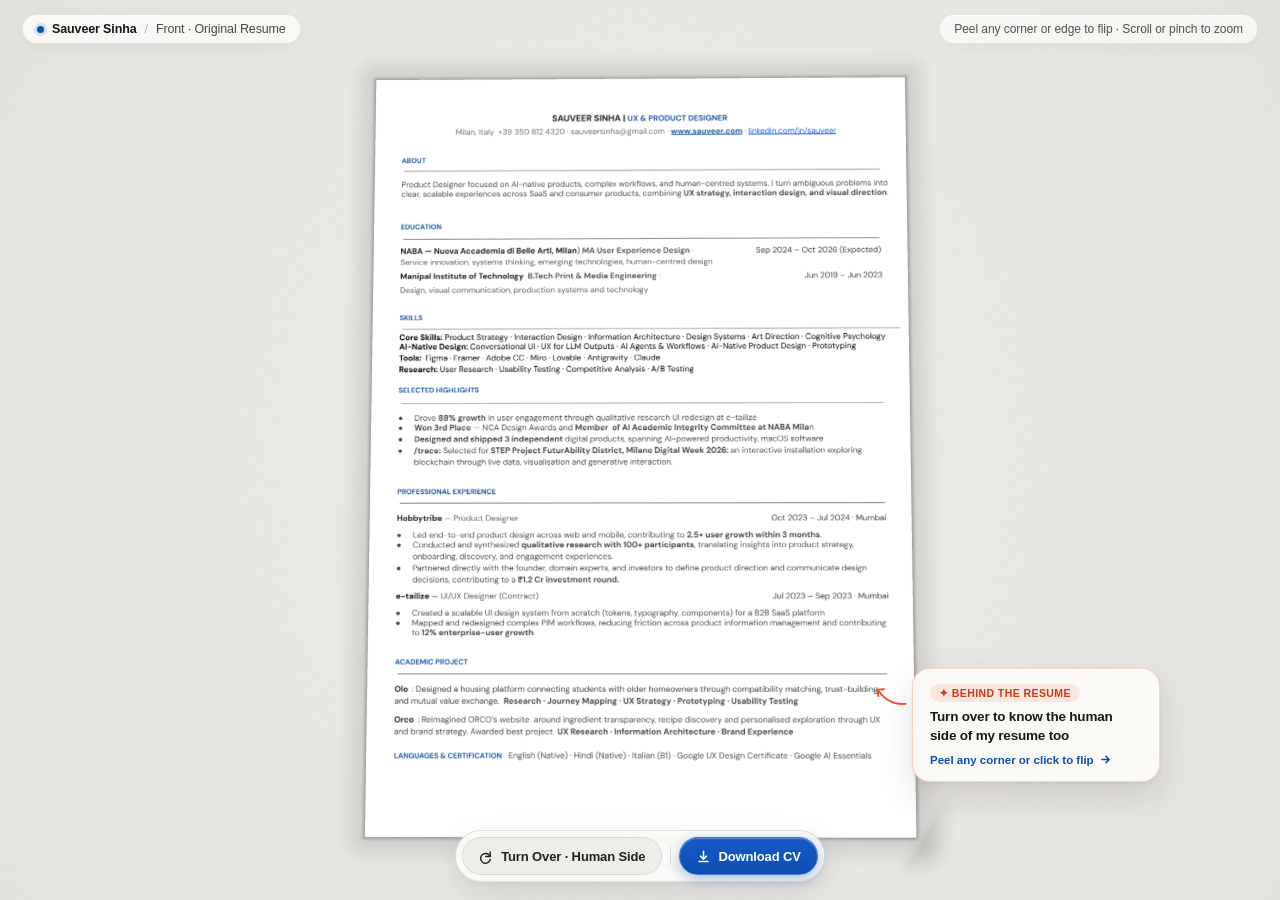
==== index.html @ 322ccb33 "Deploy Sauveer Sinha Interactive 3D Resume (+ Behind the Resume)" ====
<!DOCTYPE html>
<html lang="en">
<head>
  <meta charset="UTF-8">
  <meta name="viewport" content="width=device-width, initial-scale=1.0, maximum-scale=5.0, user-scalable=no">
  <title>Sauveer Sinha — UX &amp; Product Designer | Interactive 3D Resume</title>
  <meta name="description" content="Peel any corner to flip Sauveer Sinha's interactive 3D resume — formal UX & Product Design CV on the front, and 6 personal artefact stickers on the back.">
  <meta property="og:type" content="website">
  <meta property="og:title" content="Sauveer Sinha — Interactive 3D Resume (+ Behind the Resume)">
  <meta property="og:description" content="Peel any corner to flip between my formal UX & Product Design CV and the 6 personal artefact stickers on the back.">
  <meta property="og:image" content="https://sauv123.github.io/paper-resume/assets/og-preview.png">
  <meta name="twitter:card" content="summary_large_image">
  <meta name="twitter:title" content="Sauveer Sinha — Interactive 3D Resume (+ Behind the Resume)">
  <meta name="twitter:description" content="Peel any corner to flip between my formal UX & Product Design CV and the 6 personal artefact stickers on the back.">
  <meta name="twitter:image" content="https://sauv123.github.io/paper-resume/assets/og-preview.png">
  <link rel="stylesheet" href="./style.css">
</head>
<body>
  <header class="studio-header">
    <a href="#resume-content" class="skip-link visually-hidden">Skip to accessible resume text</a>
    <div class="header-inner">
      <div class="sheet-meta">
        <span class="status-dot" id="status-dot" aria-hidden="true"></span>
        <span class="sheet-title">Sauveer Sinha</span>
        <span class="meta-sep" aria-hidden="true">/</span>
        <span id="sheet-side-badge" class="side-badge" data-side="front">Front · Original Resume</span>
      </div>
      <div id="interaction-hint" class="interaction-hint" aria-hidden="true">
        Peel any corner or edge to flip · Scroll or pinch to zoom
      </div>
    </div>
  </header>

  <main id="stage-container" class="stage-container">
    <!-- 3D Physical Paper & Personality Stickers Stage -->
    <canvas id="paper-canvas" aria-label="Interactive 3D physical paper sheet displaying Sauveer Sinha's resume on the front and 6 colorful shaped personality stickers on the back. Drag any corner or side to turn the sheet over, or pinch and scroll to zoom and pan."></canvas>

    <!-- Delayed 2.5s Side Intimation inviting the viewer to turn the resume over -->
    <aside id="turn-intimation" class="turn-intimation" hidden aria-live="polite">
      <button type="button" id="btn-intimation-flip" class="intimation-card" aria-label="Turn the resume over to know the human side of Sauveer Sinha">
        <span class="intimation-arrow-wrap" aria-hidden="true">
          <svg class="intimation-curved-arrow" viewBox="0 0 44 32" width="38" height="28" fill="none">
            <path d="M40 24C28 25 16 20 8 8" stroke="currentColor" stroke-width="2.2" stroke-linecap="round"/>
            <path d="M15 7L7.5 7.5L8.5 15" stroke="currentColor" stroke-width="2.2" stroke-linecap="round" stroke-linejoin="round"/>
          </svg>
        </span>
        <span class="intimation-eyebrow">✦ BEHIND THE RESUME</span>
        <span class="intimation-title">Turn over to know the human side of my resume too</span>
        <span class="intimation-cta">
          Peel any corner or click to flip
          <svg aria-hidden="true" viewBox="0 0 16 16" width="13" height="13" fill="none" stroke="currentColor" stroke-width="2" stroke-linecap="round" stroke-linejoin="round">
            <path d="M3.5 8h9M8.5 4l4 4-4 4"/>
          </svg>
        </span>
      </button>
    </aside>

    <!-- Floating tooltip for interactive header links and personality stickers -->
    <div id="link-tooltip" class="link-tooltip" hidden></div>

    <!-- Centralized polite live region for assistive technology announcements -->
    <div id="sr-status" class="visually-hidden" aria-live="polite" aria-atomic="true"></div>

    <!-- Visually hidden 100% verbatim semantic HTML mirror of the resume + human-side personality stickers for screen readers -->
    <article id="resume-content" class="visually-hidden">
      <h1 tabindex="-1">SAUVEER SINHA | UX &amp; PRODUCT DESIGNER</h1>
      <p>
        Milan, Italy +39 350 812 4320 ·
        <a href="mailto:sauveersinha@gmail.com">sauveersinha@gmail.com</a> ·
        <a href="https://www.sauveer.com">www.sauveer.com</a> ·
        <a href="https://linkedin.com/in/sauveer">linkedin.com/in/sauveer</a>
      </p>

      <section>
        <h2>ABOUT</h2>
        <p>Product Designer focused on AI-native products, complex workflows, and human-centred systems. I turn ambiguous problems into clear, scalable experiences across SaaS and consumer products, combining UX strategy, interaction design, and visual direction.</p>
      </section>

      <section>
        <h2>EDUCATION</h2>
        <p><strong>NABA — Nuova Accademia di Belle Arti, Milan) MA User Experience Design</strong> · Sep 2024 – Oct 2026 (Expected)<br>
        Service innovation, systems thinking, emerging technologies, human-centred design</p>
        <p><strong>Manipal Institute of Technology B.Tech Print &amp; Media Engineering</strong> · Jun 2019 – Jun 2023<br>
        Design, visual communication, production systems and technology</p>
      </section>

      <section>
        <h2>SKILLS</h2>
        <p><strong>Core Skills:</strong> Product Strategy · Interaction Design · Information Architecture · Design Systems · Art Direction · Cognitive Psychology</p>
        <p><strong>AI-Native Design:</strong> Conversational UI · UX for LLM Outputs · AI Agents &amp; Workflows · AI-Native Product Design · Prototyping</p>
        <p><strong>Tools:</strong> Figma · Framer · Adobe CC · Miro · Lovable · Antigravity · Claude</p>
        <p><strong>Research:</strong> User Research · Usability Testing · Competitive Analysis · A/B Testing</p>
      </section>

      <section>
        <h2>SELECTED HIGHLIGHTS</h2>
        <ul>
          <li>Drove 88% growth in user engagement through qualitative research UI redesign at e-tailize</li>
          <li>Won 3rd Place — NCA Design Awards and Member of AI Academic Integrity Committee at NABA Milan</li>
          <li>Designed and shipped 3 independent digital products, spanning AI-powered productivity, macOS software</li>
          <li>/trace: Selected for STEP Project FuturAbility District, Milano Digital Week 2026: an interactive installation exploring blockchain through live data, visualisation and generative interaction.</li>
        </ul>
      </section>

      <section>
        <h2>PROFESSIONAL EXPERIENCE</h2>
        <h3>Hobbytribe — Product Designer (Oct 2023 – Jul 2024 · Mumbai)</h3>
        <ul>
          <li>Led end-to-end product design across web and mobile, contributing to 2.5× user growth within 3 months.</li>
          <li>Conducted and synthesized qualitative research with 100+ participants, translating insights into product strategy, onboarding, discovery, and engagement experiences.</li>
          <li>Partnered directly with the founder, domain experts, and investors to define product direction and communicate design decisions, contributing to a ₹1.2 Cr investment round.</li>
        </ul>
        <h3>e-tailize — UI/UX Designer (Contract) (Jul 2023 – Sep 2023 · Mumbai)</h3>
        <ul>
          <li>Created a scalable UI design system from scratch (tokens, typography, components) for a B2B SaaS platform</li>
          <li>Mapped and redesigned complex PIM workflows, reducing friction across product information management and contributing to 12% enterprise-user growth.</li>
        </ul>
      </section>

      <section>
        <h2>ACADEMIC PROJECT</h2>
        <p><strong>Olo :</strong> Designed a housing platform connecting students with older homeowners through compatibility matching, trust-building and mutual value exchange. Research · Journey Mapping · UX Strategy · Prototyping · Usability Testing</p>
        <p><strong>Orco :</strong> Reimagined ORCO’s website around ingredient transparency, recipe discovery and personalised exploration through UX and brand strategy. Awarded best project UX Research · Information Architecture · Brand Experience</p>
      </section>

      <section>
        <h2>LANGUAGES &amp; CERTIFICATION</h2>
        <p>English (Native) · Hindi (Native) · Italian (B1) · Google UX Design Certificate · Google AI Essentials</p>
      </section>

      <section>
        <h2>BEHIND THE RESUME — THE HUMAN SIDE OF SAUVEER SINHA</h2>
        <ul>
          <li><strong>I notice the little things.</strong> I’ve been taking photos since I was 14. Somewhere along the way, I started noticing more than just what’s in front of me, little details, strange moments, and the way people interact with the world.</li>
          <li><strong>My brain has too many tabs open.</strong> One minute it’s UX, the next it’s AI, an odd everyday object, or an idea I probably shouldn’t start at midnight. I like following those connections to see where they lead.</li>
          <li><strong>Google is my unofficial teacher.</strong> I taught myself 3D, explored tools by breaking things, and keep learning by making. I don’t need to know everything before I start. I just need enough to give it a go.</li>
          <li><strong>I’ve never been just one thing.</strong> Print and media, visual design, UX, 3D, emerging tech. My path hasn’t been a straight line, and I quite like that. Each discipline gives me another way to look at a problem.</li>
          <li><strong>I like people more than pixels.</strong> I love a good conversation, shared laughs, and making people feel included. I care about the work, but I also care about the people making it with me. Good energy matters.</li>
          <li><strong>I like ideas with a pulse.</strong> An idea is exciting. A prototype is better. Something real that people can try, react to, and make their own? That’s the bit I want to get to. I like taking things from zero to shipped.</li>
        </ul>
      </section>
    </article>
  </main>

  <footer class="studio-footer">
    <nav aria-label="Resume actions" class="controls-bar">
      <button type="button" id="btn-turn-page" class="control-btn turn-btn">
        <svg aria-hidden="true" viewBox="0 0 20 20" width="15" height="15" fill="none" stroke="currentColor" stroke-width="1.9" stroke-linecap="round" stroke-linejoin="round">
          <path d="M15 4v6h-6"/>
          <path d="M14.5 9.5A6.5 6.5 0 1 0 15 14"/>
        </svg>
        <span class="btn-label">Turn Over · Human Side</span>
      </button>

      <span class="dock-divider" aria-hidden="true"></span>

      <a href="./assets/Sauveer-Sinha-Resume.pdf" download="Sauveer_Sinha_UX_Product_Designer_CV.pdf" id="btn-download-cv" class="control-btn download-cta">
        <svg aria-hidden="true" viewBox="0 0 20 20" width="15" height="15" fill="none" stroke="currentColor" stroke-width="2" stroke-linecap="round" stroke-linejoin="round">
          <path d="M10 3v9.5"/>
          <path d="M6 9.5l4 4 4-4"/>
          <path d="M4 16.5h12"/>
        </svg>
        <span class="btn-label">Download CV</span>
      </a>
    </nav>
  </footer>

  <script type="module" src="./app.js"></script>
</body>
</html>
---- style.css ----
*,
*::before,
*::after {
  box-sizing: border-box;
  margin: 0;
  padding: 0;
}

html,
body {
  width: 100%;
  height: 100%;
  height: 100dvh;
  overflow: hidden;
  overscroll-behavior: none;
  background-color: #e6e4e0;
  color: #1f1e1c;
  font-family: -apple-system, BlinkMacSystemFont, "Plus Jakarta Sans", "Segoe UI", Roboto, Helvetica, Arial, sans-serif;
  -webkit-font-smoothing: antialiased;
  -webkit-user-select: none;
  user-select: none;
  -webkit-touch-callout: none;
}

/* Visually hidden utility from modern-web-guidance (accessibility) */
.visually-hidden:where(:not(:focus-within, :active)) {
  position: absolute !important;
  clip-path: inset(50%) !important;
  overflow: hidden !important;
  width: 1px !important;
  height: 1px !important;
  margin: -1px !important;
  padding: 0 !important;
  border: 0 !important;
  white-space: nowrap !important;
}

.skip-link:focus-visible {
  position: fixed;
  top: 12px;
  left: 12px;
  z-index: 9999;
  padding: 10px 16px;
  background: #0b4fb3;
  color: #ffffff;
  font-size: 14px;
  font-weight: 600;
  border-radius: 8px;
  text-decoration: none;
  box-shadow: 0 4px 16px rgba(0, 0, 0, 0.22);
}

:where(a:any-link, button):focus-visible {
  outline: 2.5px solid #0b4fb3;
  outline-offset: 2px;
}

/* Top Studio Header */
.studio-header {
  position: fixed;
  top: 0;
  left: 0;
  right: 0;
  z-index: 20;
  pointer-events: none;
  padding: max(14px, env(safe-area-inset-top)) 22px 10px;
}

.header-inner {
  max-width: 1280px;
  margin: 0 auto;
  display: flex;
  align-items: center;
  justify-content: space-between;
  gap: 12px;
}

.sheet-meta {
  display: inline-flex;
  align-items: center;
  gap: 8px;
  background: rgba(252, 251, 249, 0.88);
  backdrop-filter: blur(14px);
  -webkit-backdrop-filter: blur(14px);
  padding: 7px 14px;
  border-radius: 999px;
  border: 1px solid rgba(24, 22, 18, 0.09);
  font-size: 12.5px;
  letter-spacing: -0.01em;
  color: #3a3833;
  box-shadow: 0 4px 16px rgba(0, 0, 0, 0.045), inset 0 1px 0 rgba(255, 255, 255, 0.75);
  max-width: 100%;
  overflow: hidden;
  text-overflow: ellipsis;
  white-space: nowrap;
}

.status-dot {
  width: 7px;
  height: 7px;
  border-radius: 50%;
  background: #0b4fb3;
  box-shadow: 0 0 0 3px rgba(11, 79, 179, 0.14);
  flex-shrink: 0;
  transition: background-color 0.25s ease, box-shadow 0.25s ease;
}

.status-dot[data-mode="back"] {
  background: #f04d24;
  box-shadow: 0 0 0 3px rgba(240, 77, 36, 0.18);
}

.sheet-title {
  font-weight: 650;
  color: #161513;
}

.meta-sep {
  color: #b5b0a6;
  font-weight: 400;
}

.side-badge {
  color: #4a463f;
  font-weight: 500;
  overflow: hidden;
  text-overflow: ellipsis;
}

.side-badge[data-side="back"] {
  color: #c93b18;
  font-weight: 650;
}

.interaction-hint {
  background: rgba(252, 251, 249, 0.82);
  backdrop-filter: blur(14px);
  -webkit-backdrop-filter: blur(14px);
  padding: 7px 14px;
  border-radius: 999px;
  border: 1px solid rgba(24, 22, 18, 0.08);
  font-size: 12px;
  font-weight: 500;
  letter-spacing: -0.005em;
  color: #545049;
  box-shadow: 0 4px 14px rgba(0, 0, 0, 0.035), inset 0 1px 0 rgba(255, 255, 255, 0.7);
  white-space: nowrap;
}

/* Main 3D Stage */
.stage-container {
  position: relative;
  width: 100vw;
  height: 100vh;
  height: 100dvh;
  overflow: hidden;
}

#paper-canvas {
  display: block;
  width: 100%;
  height: 100%;
  touch-action: none;
  -webkit-user-select: none;
  user-select: none;
}

/* Delayed 2.5s Side Intimation ("Turn over to know the human side of my resume too") */
.turn-intimation {
  position: fixed;
  right: clamp(20px, calc(50vw - 495px), 120px);
  bottom: 118px;
  z-index: 25;
  display: block;
  opacity: 1;
  translate: 0 0;
  transition:
    display 0.48s,
    opacity 0.48s cubic-bezier(0.22, 1, 0.36, 1),
    translate 0.48s cubic-bezier(0.22, 1, 0.36, 1);
  transition-behavior: allow-discrete;
}

@starting-style {
  .turn-intimation {
    opacity: 0;
    translate: 22px 10px;
  }
}

.turn-intimation:where([hidden], [data-closing]) {
  opacity: 0;
  translate: 22px 10px;
  pointer-events: none;
}

.turn-intimation[hidden] {
  display: none;
}

@media (prefers-reduced-motion: reduce) {
  .turn-intimation {
    translate: none;
    transition-duration: 0.12s;
  }
  @starting-style {
    .turn-intimation {
      translate: none;
    }
  }
  .turn-intimation:where([hidden], [data-closing]) {
    translate: none;
  }
}

.intimation-card {
  appearance: none;
  position: relative;
  display: flex;
  flex-direction: column;
  align-items: flex-start;
  gap: 6px;
  width: 248px;
  padding: 15px 17px;
  text-align: left;
  font-family: inherit;
  background: rgba(253, 251, 247, 0.94);
  backdrop-filter: blur(16px);
  -webkit-backdrop-filter: blur(16px);
  border: 1px solid rgba(240, 77, 36, 0.24);
  border-radius: 18px;
  color: #1c1a17;
  cursor: pointer;
  box-shadow:
    0 14px 34px rgba(24, 20, 14, 0.12),
    0 2px 6px rgba(24, 20, 14, 0.05),
    inset 0 1px 0 rgba(255, 255, 255, 0.85);
  transition: transform 0.2s ease, border-color 0.2s ease, box-shadow 0.2s ease;
}

.intimation-card:hover {
  transform: translateY(-2px);
  border-color: rgba(240, 77, 36, 0.48);
  box-shadow:
    0 18px 40px rgba(24, 20, 14, 0.16),
    0 4px 10px rgba(240, 77, 36, 0.10),
    inset 0 1px 0 rgba(255, 255, 255, 0.9);
}

.intimation-card:active {
  transform: scale(0.98);
}

.intimation-arrow-wrap {
  position: absolute;
  left: -42px;
  top: 14px;
  color: #f04d24;
  pointer-events: none;
  animation: arrowNudge 2.2s ease-in-out infinite;
}

@keyframes arrowNudge {
  0%, 100% {
    transform: translate(0, 0) rotate(-4deg);
  }
  50% {
    transform: translate(-5px, -3px) rotate(3deg);
  }
}

.intimation-eyebrow {
  display: inline-flex;
  align-items: center;
  padding: 3px 9px;
  border-radius: 999px;
  background: rgba(240, 77, 36, 0.11);
  color: #d03812;
  font-size: 10.5px;
  font-weight: 750;
  letter-spacing: 0.04em;
  text-transform: uppercase;
}

.intimation-title {
  font-size: 13.5px;
  font-weight: 650;
  line-height: 1.36;
  letter-spacing: -0.015em;
  color: #191815;
}

.intimation-cta {
  display: inline-flex;
  align-items: center;
  gap: 5px;
  margin-top: 2px;
  font-size: 11.5px;
  font-weight: 600;
  color: #0b4fb3;
}

/* Floating Studio Tooltip */
.link-tooltip {
  position: fixed;
  top: 0;
  left: 0;
  z-index: 30;
  pointer-events: none;
  background: rgba(22, 21, 19, 0.94);
  color: #ffffff;
  font-size: 12px;
  font-weight: 500;
  letter-spacing: -0.005em;
  padding: 6px 12px;
  border-radius: 7px;
  border: 1px solid rgba(255, 255, 255, 0.12);
  box-shadow: 0 8px 20px rgba(0, 0, 0, 0.22);
  white-space: nowrap;
}

/* Bottom Floating Studio Dock */
.studio-footer {
  position: fixed;
  bottom: max(18px, env(safe-area-inset-bottom));
  left: 0;
  right: 0;
  z-index: 20;
  display: flex;
  justify-content: center;
  pointer-events: none;
  padding: 0 12px;
}

.controls-bar {
  pointer-events: auto;
  display: flex;
  flex-wrap: nowrap;
  align-items: center;
  justify-content: center;
  gap: 6px;
  max-width: 100%;
  background: rgba(252, 251, 249, 0.92);
  backdrop-filter: blur(16px);
  -webkit-backdrop-filter: blur(16px);
  padding: 6px;
  border-radius: 999px;
  border: 1px solid rgba(24, 22, 18, 0.11);
  box-shadow: 0 12px 32px rgba(20, 18, 14, 0.10), 0 2px 6px rgba(0, 0, 0, 0.04), inset 0 1px 0 rgba(255, 255, 255, 0.8);
}

.dock-divider {
  width: 1px;
  height: 18px;
  background: rgba(24, 22, 18, 0.12);
  margin: 0 2px;
  flex-shrink: 0;
}

.control-btn {
  appearance: none;
  border: 1px solid transparent;
  background: transparent;
  color: #23211d;
  font-family: inherit;
  font-size: 13px;
  font-weight: 600;
  letter-spacing: -0.01em;
  font-variant-numeric: tabular-nums;
  min-block-size: 38px;
  min-inline-size: 38px;
  padding: 7px 16px;
  border-radius: 999px;
  display: inline-flex;
  align-items: center;
  gap: 7px;
  cursor: pointer;
  text-decoration: none;
  white-space: nowrap;
  flex-shrink: 0;
  transition: background-color 0.16s ease, color 0.16s ease, border-color 0.16s ease, transform 0.12s ease, box-shadow 0.16s ease;
}

.control-btn.turn-btn {
  background: rgba(24, 22, 18, 0.05);
  border-color: rgba(24, 22, 18, 0.09);
}

.control-btn.turn-btn:hover {
  background: rgba(24, 22, 18, 0.10);
  color: #000000;
}

.control-btn:active {
  transform: scale(0.97);
}

/* Highlighted Download CV CTA */
.control-btn.download-cta {
  background: linear-gradient(180deg, #1659c7 0%, #0b4fb3 100%);
  color: #ffffff;
  border-color: rgba(255, 255, 255, 0.18);
  box-shadow:
    0 4px 14px rgba(11, 79, 179, 0.34),
    inset 0 1px 0 rgba(255, 255, 255, 0.28);
}

.control-btn.download-cta:hover {
  background: linear-gradient(180deg, #1d64d8 0%, #0e56c2 100%);
  color: #ffffff;
  transform: translateY(-1px);
  box-shadow:
    0 6px 18px rgba(11, 79, 179, 0.44),
    inset 0 1px 0 rgba(255, 255, 255, 0.36);
}

@media (max-width: 980px) {
  .turn-intimation {
    right: 16px;
    bottom: 78px;
  }
  .intimation-arrow-wrap {
    display: none;
  }
  .intimation-card {
    width: 224px;
    padding: 12px 14px;
  }
}

@media (max-width: 760px) {
  .interaction-hint {
    display: none;
  }
  .studio-header {
    padding: max(8px, env(safe-area-inset-top)) 10px 6px;
  }
  .header-inner {
    justify-content: center;
  }
  .sheet-meta {
    font-size: 11.5px;
    padding: 5px 12px;
  }
  .turn-intimation {
    right: 12px;
    left: 12px;
    bottom: 74px;
    display: flex;
    justify-content: center;
  }
  .intimation-card {
    width: min(100%, 340px);
    flex-direction: row;
    flex-wrap: wrap;
    align-items: center;
    justify-content: space-between;
    padding: 10px 14px;
    gap: 4px 8px;
  }
  .intimation-title {
    width: 100%;
    font-size: 12.5px;
  }
  .control-btn {
    min-block-size: 36px;
    padding: 6px 14px;
    font-size: 12px;
  }
}
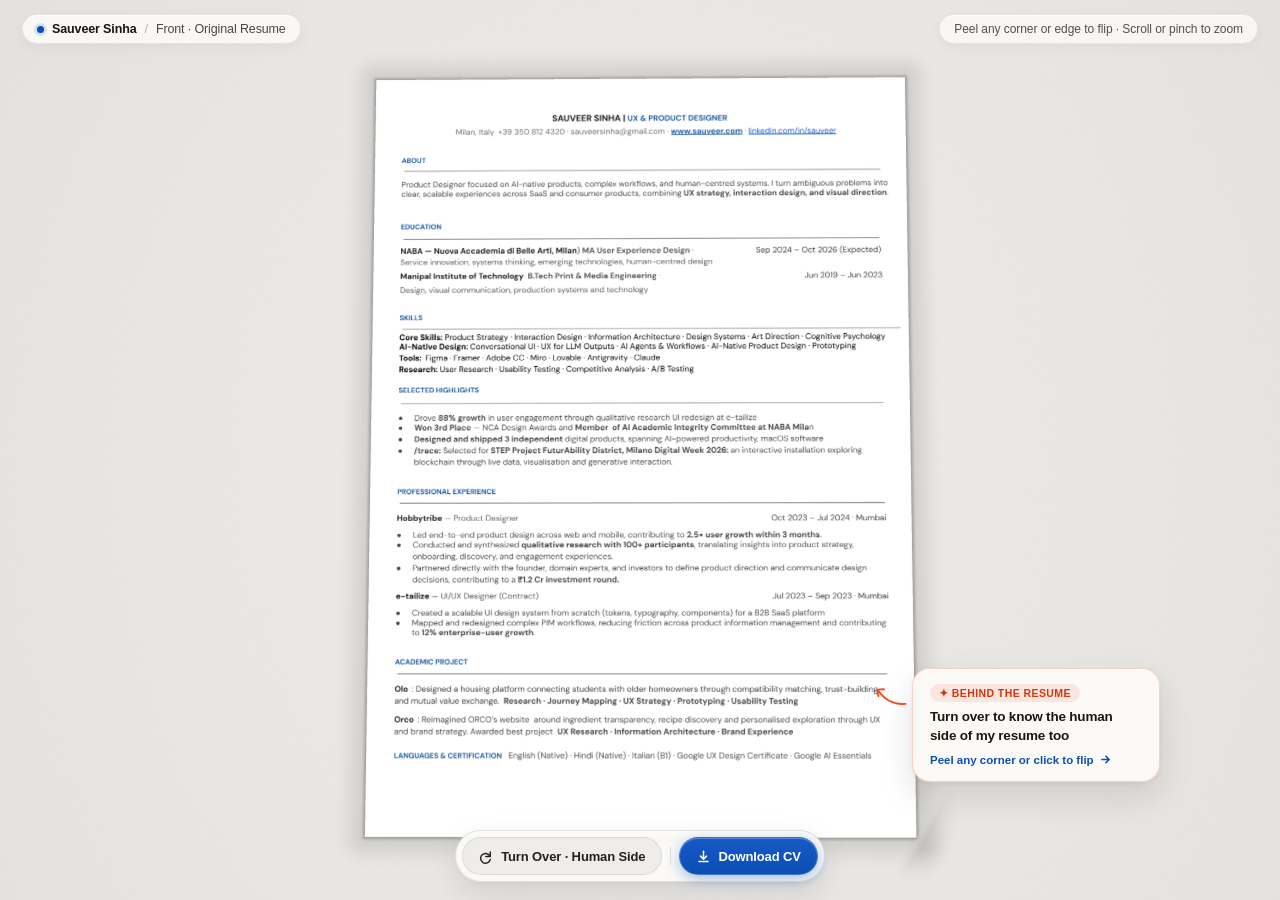
==== commit 972c9d29: "Update Sticker 4 disciplines and fix Web Audio paper foley levels & first-gesture unlock" ====
--- a/index.html
+++ b/index.html
@@ -134,7 +134,7 @@
           <li><strong>I notice the little things.</strong> I’ve been taking photos since I was 14. Somewhere along the way, I started noticing more than just what’s in front of me, little details, strange moments, and the way people interact with the world.</li>
           <li><strong>My brain has too many tabs open.</strong> One minute it’s UX, the next it’s AI, an odd everyday object, or an idea I probably shouldn’t start at midnight. I like following those connections to see where they lead.</li>
           <li><strong>Google is my unofficial teacher.</strong> I taught myself 3D, explored tools by breaking things, and keep learning by making. I don’t need to know everything before I start. I just need enough to give it a go.</li>
-          <li><strong>I’ve never been just one thing.</strong> Print and media, visual design, UX, 3D, emerging tech. My path hasn’t been a straight line, and I quite like that. Each discipline gives me another way to look at a problem.</li>
+          <li><strong>I’ve never been just one thing.</strong> UX, product, engineering, art direction, 3D, emerging tech. My path hasn’t been a straight line, and I quite like that. Each discipline gives me another way to look at a problem.</li>
           <li><strong>I like people more than pixels.</strong> I love a good conversation, shared laughs, and making people feel included. I care about the work, but I also care about the people making it with me. Good energy matters.</li>
           <li><strong>I like ideas with a pulse.</strong> An idea is exciting. A prototype is better. Something real that people can try, react to, and make their own? That’s the bit I want to get to. I like taking things from zero to shipped.</li>
         </ul>
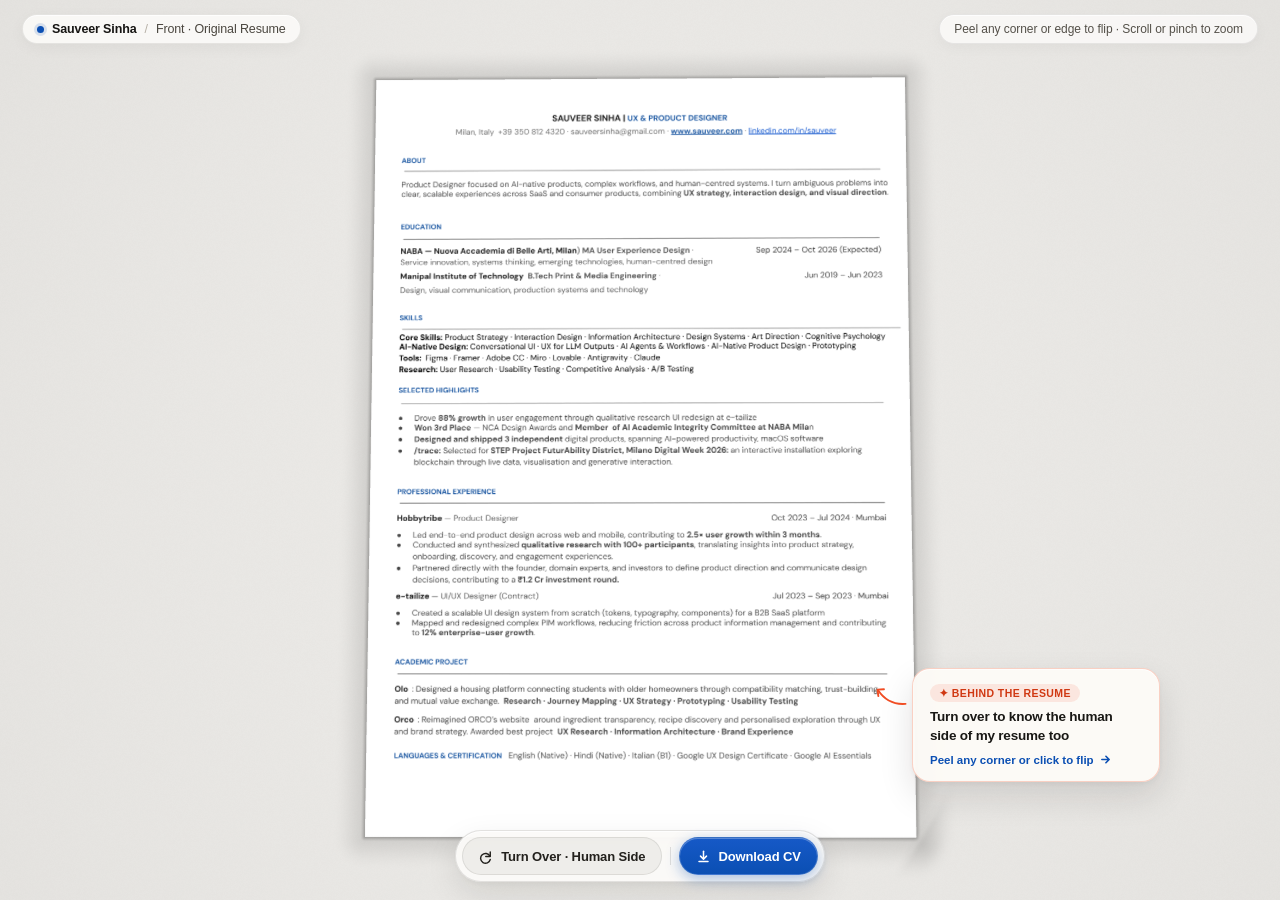
==== commit 35c06699: "Remove 3D from Sticker 4 body copy" ====
--- a/index.html
+++ b/index.html
@@ -134,7 +134,7 @@
           <li><strong>I notice the little things.</strong> I’ve been taking photos since I was 14. Somewhere along the way, I started noticing more than just what’s in front of me, little details, strange moments, and the way people interact with the world.</li>
           <li><strong>My brain has too many tabs open.</strong> One minute it’s UX, the next it’s AI, an odd everyday object, or an idea I probably shouldn’t start at midnight. I like following those connections to see where they lead.</li>
           <li><strong>Google is my unofficial teacher.</strong> I taught myself 3D, explored tools by breaking things, and keep learning by making. I don’t need to know everything before I start. I just need enough to give it a go.</li>
-          <li><strong>I’ve never been just one thing.</strong> UX, product, engineering, art direction, 3D, emerging tech. My path hasn’t been a straight line, and I quite like that. Each discipline gives me another way to look at a problem.</li>
+          <li><strong>I’ve never been just one thing.</strong> UX, product, engineering, art direction, emerging tech. My path hasn’t been a straight line, and I quite like that. Each discipline gives me another way to look at a problem.</li>
           <li><strong>I like people more than pixels.</strong> I love a good conversation, shared laughs, and making people feel included. I care about the work, but I also care about the people making it with me. Good energy matters.</li>
           <li><strong>I like ideas with a pulse.</strong> An idea is exciting. A prototype is better. Something real that people can try, react to, and make their own? That’s the bit I want to get to. I like taking things from zero to shipped.</li>
         </ul>
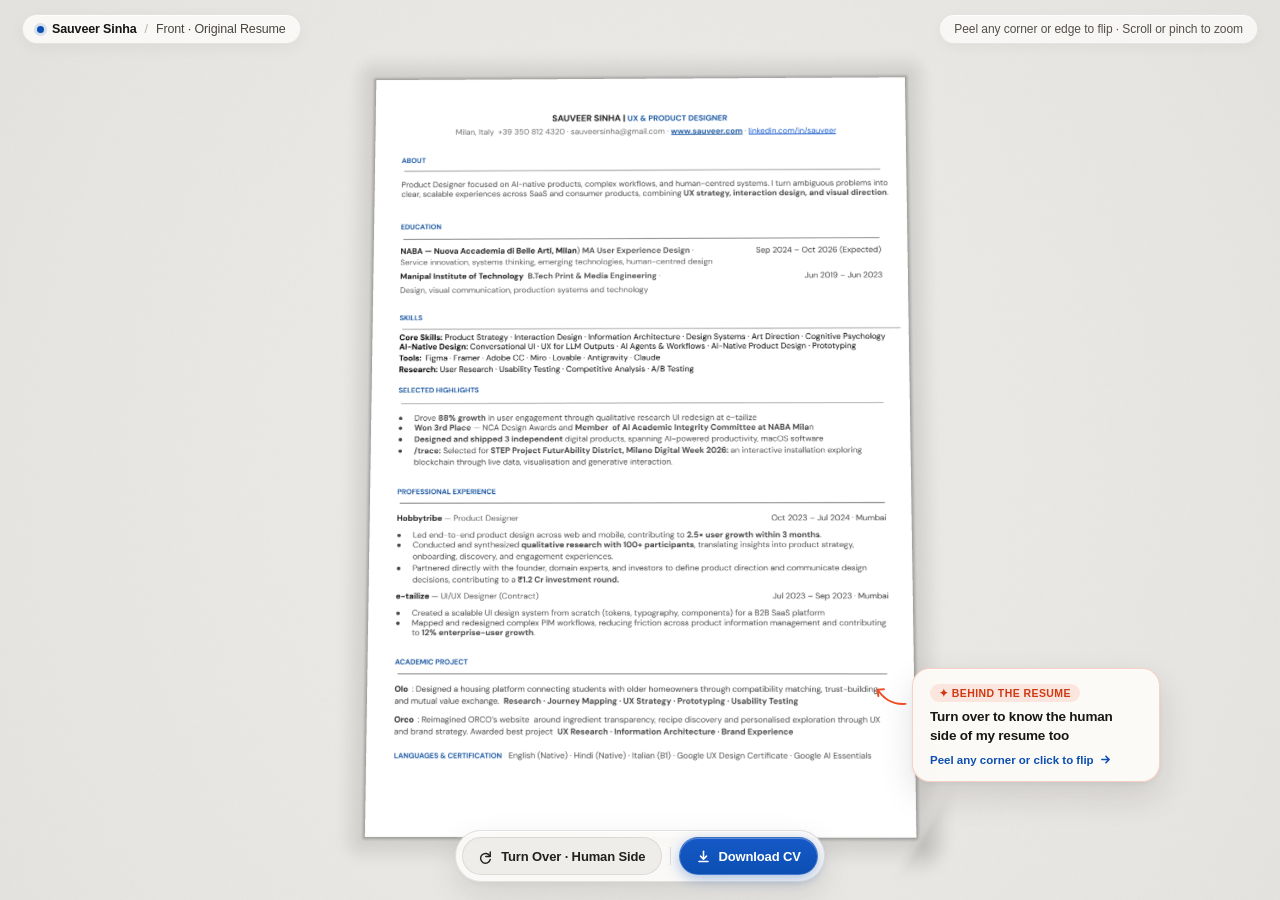
==== commit 5cb9dec7: "Bust browser ES module cache (?v=8) so Sticker 4 and audio updates load immediately" ====
--- a/index.html
+++ b/index.html
@@ -13,7 +13,7 @@
   <meta name="twitter:title" content="Sauveer Sinha — Interactive 3D Resume (+ Behind the Resume)">
   <meta name="twitter:description" content="Peel any corner to flip between my formal UX & Product Design CV and the 6 personal artefact stickers on the back.">
   <meta name="twitter:image" content="https://sauv123.github.io/paper-resume/assets/og-preview.png">
-  <link rel="stylesheet" href="./style.css">
+  <link rel="stylesheet" href="./style.css?v=8">
 </head>
 <body>
   <header class="studio-header">
@@ -165,6 +165,6 @@
     </nav>
   </footer>
 
-  <script type="module" src="./app.js"></script>
+  <script type="module" src="./app.js?v=8"></script>
 </body>
 </html>
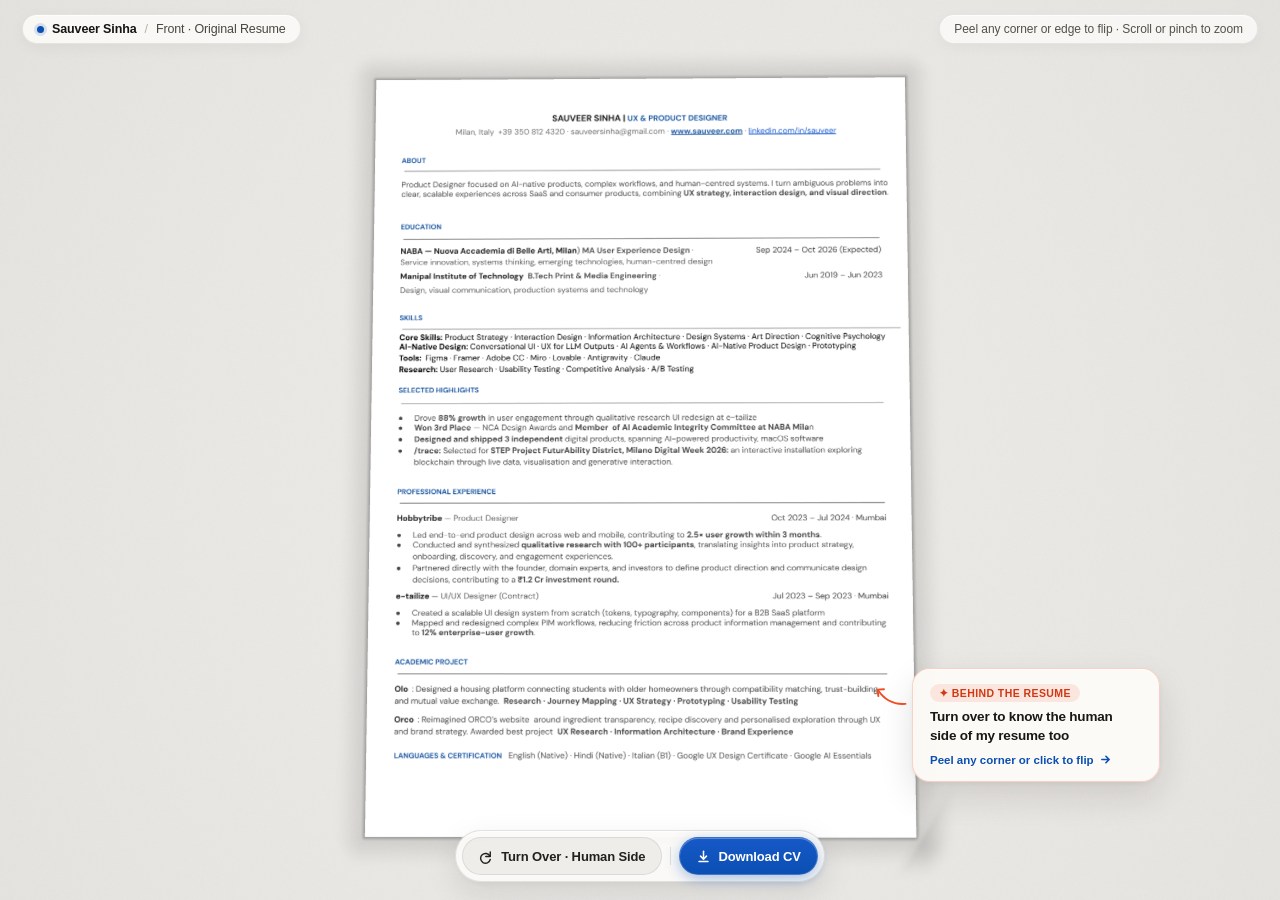
==== commit a8dc19ee: "Update site title and description to Sauveer_Sinha_CV — The Human Side of Sauveer Sinha’s Resume" ====
--- a/index.html
+++ b/index.html
@@ -3,17 +3,18 @@
 <head>
   <meta charset="UTF-8">
   <meta name="viewport" content="width=device-width, initial-scale=1.0, maximum-scale=5.0, user-scalable=no">
-  <title>Sauveer Sinha — UX &amp; Product Designer | Interactive 3D Resume</title>
-  <meta name="description" content="Peel any corner to flip Sauveer Sinha's interactive 3D resume — formal UX & Product Design CV on the front, and 6 personal artefact stickers on the back.">
+  <title>Sauveer_Sinha_CV — The Human Side of Sauveer Sinha’s Resume</title>
+  <meta name="description" content="The human side of Sauveer Sinha’s resume — peel any corner or flip the sheet over to explore both the formal CV and the person behind the work.">
   <meta property="og:type" content="website">
-  <meta property="og:title" content="Sauveer Sinha — Interactive 3D Resume (+ Behind the Resume)">
-  <meta property="og:description" content="Peel any corner to flip between my formal UX & Product Design CV and the 6 personal artefact stickers on the back.">
-  <meta property="og:image" content="https://sauv123.github.io/paper-resume/assets/og-preview.png">
+  <meta property="og:site_name" content="Sauveer_Sinha_CV">
+  <meta property="og:title" content="Sauveer_Sinha_CV — The Human Side of Sauveer Sinha’s Resume">
+  <meta property="og:description" content="The human side of Sauveer Sinha’s resume — peel any corner or flip the sheet over to explore both the formal CV and the person behind the work.">
+  <meta property="og:image" content="https://sauv123.github.io/Sauveer_Sinha_CV/assets/og-preview.png">
   <meta name="twitter:card" content="summary_large_image">
-  <meta name="twitter:title" content="Sauveer Sinha — Interactive 3D Resume (+ Behind the Resume)">
-  <meta name="twitter:description" content="Peel any corner to flip between my formal UX & Product Design CV and the 6 personal artefact stickers on the back.">
-  <meta name="twitter:image" content="https://sauv123.github.io/paper-resume/assets/og-preview.png">
-  <link rel="stylesheet" href="./style.css?v=8">
+  <meta name="twitter:title" content="Sauveer_Sinha_CV — The Human Side of Sauveer Sinha’s Resume">
+  <meta name="twitter:description" content="The human side of Sauveer Sinha’s resume — peel any corner or flip the sheet over to explore both the formal CV and the person behind the work.">
+  <meta name="twitter:image" content="https://sauv123.github.io/Sauveer_Sinha_CV/assets/og-preview.png">
+  <link rel="stylesheet" href="./style.css?v=9">
 </head>
 <body>
   <header class="studio-header">
@@ -154,7 +155,7 @@
 
       <span class="dock-divider" aria-hidden="true"></span>
 
-      <a href="./assets/Sauveer-Sinha-Resume.pdf" download="Sauveer_Sinha_UX_Product_Designer_CV.pdf" id="btn-download-cv" class="control-btn download-cta">
+      <a href="./assets/Sauveer_Sinha_CV.pdf" download="Sauveer_Sinha_CV.pdf" id="btn-download-cv" class="control-btn download-cta">
         <svg aria-hidden="true" viewBox="0 0 20 20" width="15" height="15" fill="none" stroke="currentColor" stroke-width="2" stroke-linecap="round" stroke-linejoin="round">
           <path d="M10 3v9.5"/>
           <path d="M6 9.5l4 4 4-4"/>
@@ -165,6 +166,6 @@
     </nav>
   </footer>
 
-  <script type="module" src="./app.js?v=8"></script>
+  <script type="module" src="./app.js?v=9"></script>
 </body>
 </html>
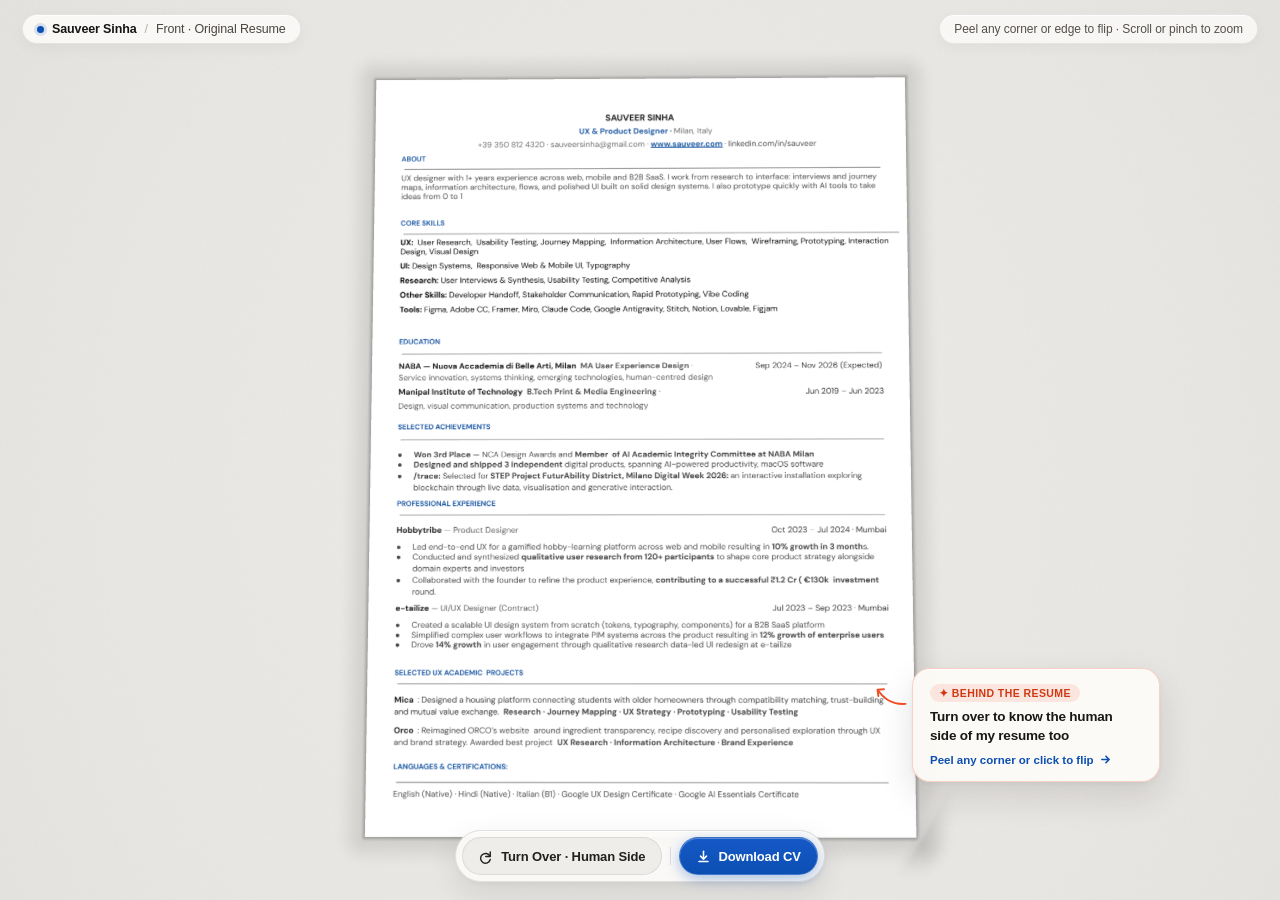
==== commit 80b55f84: "Update CV to latest version, refresh high-res textures, and clean up deprecated files" ====
--- a/index.html
+++ b/index.html
@@ -14,7 +14,7 @@
   <meta name="twitter:title" content="Sauveer_Sinha_CV — The Human Side of Sauveer Sinha’s Resume">
   <meta name="twitter:description" content="The human side of Sauveer Sinha’s resume — peel any corner or flip the sheet over to explore both the formal CV and the person behind the work.">
   <meta name="twitter:image" content="https://sauv123.github.io/Sauveer_Sinha_CV/assets/og-preview.png">
-  <link rel="stylesheet" href="./style.css?v=9">
+  <link rel="stylesheet" href="./style.css?v=10">
 </head>
 <body>
   <header class="studio-header">
@@ -66,7 +66,8 @@
     <article id="resume-content" class="visually-hidden">
       <h1 tabindex="-1">SAUVEER SINHA | UX &amp; PRODUCT DESIGNER</h1>
       <p>
-        Milan, Italy +39 350 812 4320 ·
+        UX &amp; Product Designer · Milan, Italy<br>
+        +39 350 812 4320 ·
         <a href="mailto:sauveersinha@gmail.com">sauveersinha@gmail.com</a> ·
         <a href="https://www.sauveer.com">www.sauveer.com</a> ·
         <a href="https://linkedin.com/in/sauveer">linkedin.com/in/sauveer</a>
@@ -74,29 +75,29 @@
 
       <section>
         <h2>ABOUT</h2>
-        <p>Product Designer focused on AI-native products, complex workflows, and human-centred systems. I turn ambiguous problems into clear, scalable experiences across SaaS and consumer products, combining UX strategy, interaction design, and visual direction.</p>
+        <p>UX designer with 1+ years experience across web, mobile and B2B SaaS. I work from research to interface: interviews and journey maps, information architecture, flows, and polished UI built on solid design systems. I also prototype quickly with AI tools to take ideas from 0 to 1</p>
+      </section>
+
+      <section>
+        <h2>CORE SKILLS</h2>
+        <p><strong>UX:</strong> User Research, Usability Testing, Journey Mapping, Information Architecture, User Flows, Wireframing, Prototyping, Interaction Design, Visual Design</p>
+        <p><strong>UI:</strong> Design Systems, Responsive Web &amp; Mobile UI, Typography</p>
+        <p><strong>Research:</strong> User Interviews &amp; Synthesis, Usability Testing, Competitive Analysis</p>
+        <p><strong>Other Skills:</strong> Developer Handoff, Stakeholder Communication, Rapid Prototyping, Vibe Coding</p>
+        <p><strong>Tools:</strong> Figma, Adobe CC, Framer, Miro, Claude Code, Google Antigravity, Stitch, Notion, Lovable, Figjam</p>
       </section>
 
       <section>
         <h2>EDUCATION</h2>
-        <p><strong>NABA — Nuova Accademia di Belle Arti, Milan) MA User Experience Design</strong> · Sep 2024 – Oct 2026 (Expected)<br>
+        <p><strong>NABA — Nuova Accademia di Belle Arti, Milan MA User Experience Design</strong> · Sep 2024 – Nov 2026 (Expected)<br>
         Service innovation, systems thinking, emerging technologies, human-centred design</p>
         <p><strong>Manipal Institute of Technology B.Tech Print &amp; Media Engineering</strong> · Jun 2019 – Jun 2023<br>
         Design, visual communication, production systems and technology</p>
       </section>
 
       <section>
-        <h2>SKILLS</h2>
-        <p><strong>Core Skills:</strong> Product Strategy · Interaction Design · Information Architecture · Design Systems · Art Direction · Cognitive Psychology</p>
-        <p><strong>AI-Native Design:</strong> Conversational UI · UX for LLM Outputs · AI Agents &amp; Workflows · AI-Native Product Design · Prototyping</p>
-        <p><strong>Tools:</strong> Figma · Framer · Adobe CC · Miro · Lovable · Antigravity · Claude</p>
-        <p><strong>Research:</strong> User Research · Usability Testing · Competitive Analysis · A/B Testing</p>
-      </section>
-
-      <section>
-        <h2>SELECTED HIGHLIGHTS</h2>
+        <h2>SELECTED ACHIEVEMENTS</h2>
         <ul>
-          <li>Drove 88% growth in user engagement through qualitative research UI redesign at e-tailize</li>
           <li>Won 3rd Place — NCA Design Awards and Member of AI Academic Integrity Committee at NABA Milan</li>
           <li>Designed and shipped 3 independent digital products, spanning AI-powered productivity, macOS software</li>
           <li>/trace: Selected for STEP Project FuturAbility District, Milano Digital Week 2026: an interactive installation exploring blockchain through live data, visualisation and generative interaction.</li>
@@ -107,26 +108,27 @@
         <h2>PROFESSIONAL EXPERIENCE</h2>
         <h3>Hobbytribe — Product Designer (Oct 2023 – Jul 2024 · Mumbai)</h3>
         <ul>
-          <li>Led end-to-end product design across web and mobile, contributing to 2.5× user growth within 3 months.</li>
-          <li>Conducted and synthesized qualitative research with 100+ participants, translating insights into product strategy, onboarding, discovery, and engagement experiences.</li>
-          <li>Partnered directly with the founder, domain experts, and investors to define product direction and communicate design decisions, contributing to a ₹1.2 Cr investment round.</li>
+          <li>Led end-to-end UX for a gamified hobby-learning platform across web and mobile resulting in 10% growth in 3 months.</li>
+          <li>Conducted and synthesized qualitative user research from 120+ participants to shape core product strategy alongside domain experts and investors</li>
+          <li>Collaborated with the founder to refine the product experience, contributing to a successful ₹1.2 Cr ( €130k investment round.</li>
         </ul>
         <h3>e-tailize — UI/UX Designer (Contract) (Jul 2023 – Sep 2023 · Mumbai)</h3>
         <ul>
           <li>Created a scalable UI design system from scratch (tokens, typography, components) for a B2B SaaS platform</li>
-          <li>Mapped and redesigned complex PIM workflows, reducing friction across product information management and contributing to 12% enterprise-user growth.</li>
+          <li>Simplified complex user workflows to integrate PIM systems across the product resulting in 12% growth of enterprise users</li>
+          <li>Drove 14% growth in user engagement through qualitative research data-led UI redesign at e-tailize</li>
         </ul>
       </section>
 
       <section>
-        <h2>ACADEMIC PROJECT</h2>
-        <p><strong>Olo :</strong> Designed a housing platform connecting students with older homeowners through compatibility matching, trust-building and mutual value exchange. Research · Journey Mapping · UX Strategy · Prototyping · Usability Testing</p>
+        <h2>SELECTED UX ACADEMIC PROJECTS</h2>
+        <p><strong>Mica :</strong> Designed a housing platform connecting students with older homeowners through compatibility matching, trust-building and mutual value exchange. Research · Journey Mapping · UX Strategy · Prototyping · Usability Testing</p>
         <p><strong>Orco :</strong> Reimagined ORCO’s website around ingredient transparency, recipe discovery and personalised exploration through UX and brand strategy. Awarded best project UX Research · Information Architecture · Brand Experience</p>
       </section>
 
       <section>
-        <h2>LANGUAGES &amp; CERTIFICATION</h2>
-        <p>English (Native) · Hindi (Native) · Italian (B1) · Google UX Design Certificate · Google AI Essentials</p>
+        <h2>LANGUAGES &amp; CERTIFICATIONS:</h2>
+        <p>English (Native) · Hindi (Native) · Italian (B1) · Google UX Design Certificate · Google AI Essentials Certificate</p>
       </section>
 
       <section>
@@ -166,6 +168,6 @@
     </nav>
   </footer>
 
-  <script type="module" src="./app.js?v=9"></script>
+  <script type="module" src="./app.js?v=10"></script>
 </body>
 </html>
